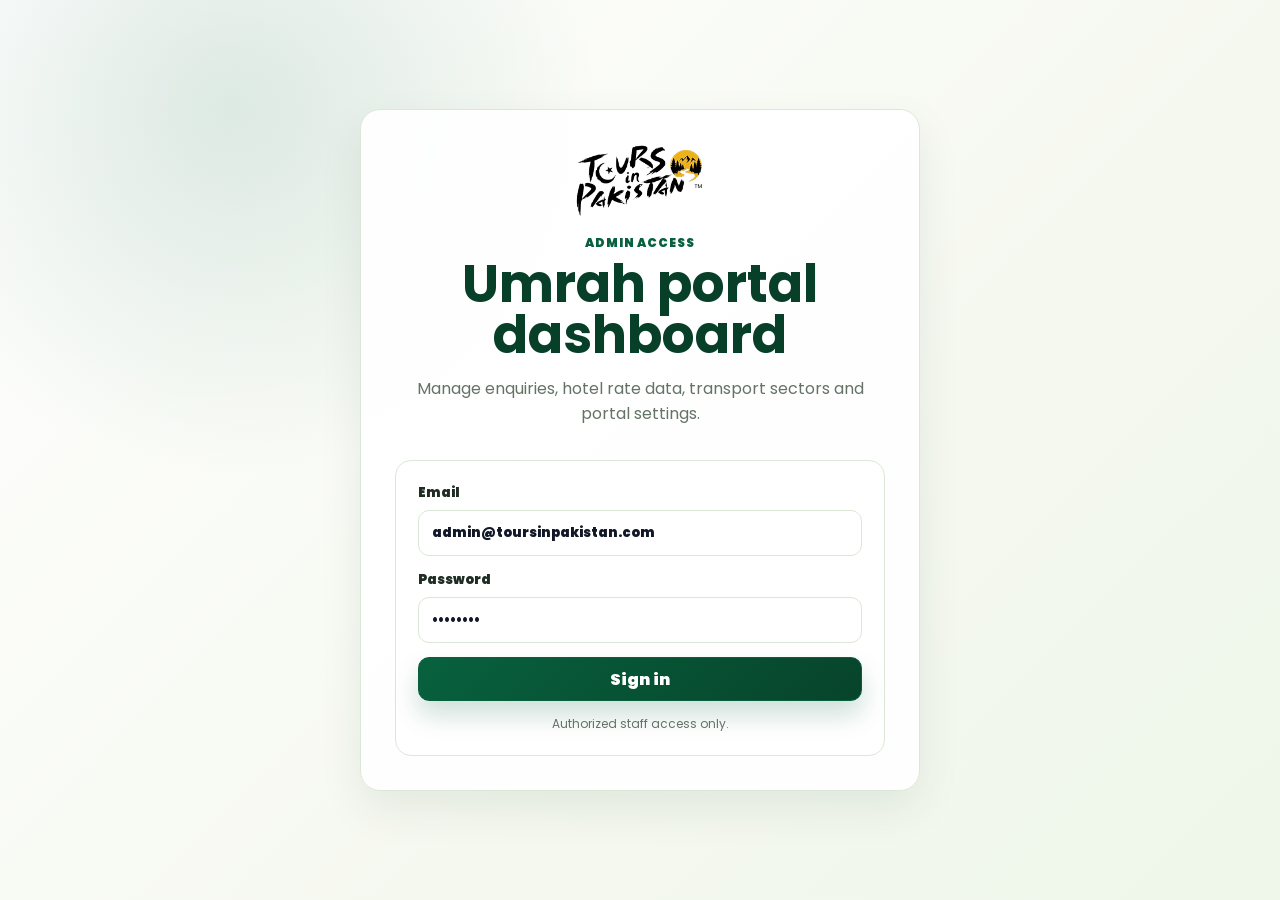
==== dashboard.html @ c5cf0a42 "Add files via upload" ====
<!doctype html>
<html lang="en">
  <head>
    <meta charset="UTF-8" />
    <meta name="viewport" content="width=device-width, initial-scale=1.0" />
    <title>Umrah Portal Dashboard</title>
    <link rel="preconnect" href="https://fonts.googleapis.com">
    <link rel="preconnect" href="https://fonts.gstatic.com" crossorigin>
    <link href="https://fonts.googleapis.com/css2?family=Poppins:wght@400;500;600;700;800;900&display=swap" rel="stylesheet">
    <link rel="stylesheet" href="./dashboard.css?v=23" />
  </head>
  <body>
    <main class="loginShell" id="loginShell">
      <section class="loginPanel">
        <a class="brand" href="./index.html">
          <img class="brandLogo" src="./toursinpakistan-logo.png?v=1" alt="Tours in Pakistan">
        </a>
        <div>
          <p class="eyebrow">Admin access</p>
          <h1>Umrah portal dashboard</h1>
          <p class="muted">Manage enquiries, hotel rate data, transport sectors and portal settings.</p>
        </div>
        <form class="loginCard" id="loginForm">
          <label>Email<input id="loginEmail" type="email" value="admin@toursinpakistan.com" autocomplete="username" required></label>
          <label>Password<input id="loginPassword" type="password" value="admin123" autocomplete="current-password" required></label>
          <button class="primaryBtn" type="submit">Sign in</button>
          <p class="loginHint">Authorized staff access only.</p>
          <div class="alert hidden" id="loginAlert"></div>
        </form>
      </section>
    </main>

    <div class="adminShell hidden" id="adminShell">
      <aside class="sidebar">
        <div class="mobileMenuBar">
          <a class="brand sidebarBrand" href="./index.html">
            <img class="brandLogo sidebarLogo" src="./toursinpakistan-logo.png?v=1" alt="Tours in Pakistan">
          </a>
          <button class="menuToggle" id="menuToggle" type="button" aria-label="Open dashboard menu" aria-expanded="false">
            <span></span><span></span><span></span>
          </button>
        </div>
        <nav class="sideNav" id="sideNav">
          <button class="active" data-view="overview" type="button">Dashboard</button>
          <button data-view="leads" type="button">Leads</button>
          <button data-view="hotels" type="button">Hotels</button>
          <button data-view="vehicles" type="button">Vehicles</button>
          <button data-view="transport" type="button">Transport</button>
          <button data-view="ziyarat" type="button">Ziyarat</button>
          <button data-view="settings" type="button">Settings</button>
          <button class="navExportBtn" id="exportLeadsBtn" type="button">Export Leads</button>
          <button class="navLogoutBtn" id="logoutBtn" type="button">Sign out</button>
        </nav>
      </aside>

      <main class="adminMain">
        <header class="topbar">
          <div>
            <p class="eyebrow">Tours in Pakistan</p>
            <h1 id="viewTitle">Dashboard</h1>
          </div>
        </header>

        <section class="view active" id="overviewView">
          <div class="statsGrid" id="statsGrid"></div>
          <div class="dashboardMainGrid">
            <article class="card">
              <div class="cardHead">
                <div>
                  <h2>Recent enquiries</h2>
                  <p>Live quote requests from the designer and admin entries.</p>
                </div>
              </div>
              <div class="compactList" id="recentLeads"></div>
            </article>
            <article class="card profitCard">
              <div class="cardHead">
                <div>
                  <h2>Profit by category</h2>
                  <p>Added in SAR after hotel, transport and extras are calculated.</p>
                </div>
              </div>
              <div class="profitGrid">
                <label>Economy<input id="overviewProfitEconomySar" type="number" min="0"></label>
                <label>Standard<input id="overviewProfitStandardSar" type="number" min="0"></label>
                <label>Executive<input id="overviewProfitExecutiveSar" type="number" min="0"></label>
              </div>
              <div class="profitActions">
                <button class="primaryBtn small" id="saveOverviewProfitBtn" type="button">Save Profit</button>
                <span class="saveHint hidden" id="overviewProfitSaved">Saved</span>
              </div>
            </article>
          </div>
        </section>

        <section class="view" id="leadsView">
          <div class="card">
            <div class="cardHead">
              <div>
                <h2>Leads</h2>
                <p>Track customer enquiries, quote status and trip details.</p>
              </div>
              <button class="ghostBtn" id="addLeadBtn" type="button">Add Lead</button>
            </div>
            <div class="tableWrap">
              <table class="leadsTable">
                <thead>
                  <tr>
                    <th>Name</th>
                    <th>Phone</th>
                    <th>Route</th>
                    <th>Date</th>
                    <th>Hotels</th>
                    <th>Total</th>
                    <th>Status</th>
                    <th>Action</th>
                  </tr>
                </thead>
                <tbody id="leadsTable"></tbody>
              </table>
            </div>
          </div>
        </section>

        <section class="view" id="hotelsView">
          <div class="card">
            <div class="cardHead">
              <div>
                <h2>Hotels</h2>
                <p>Seasonal rate records loaded from your Makkah, Madina and Top Agent sheets.</p>
              </div>
              <div class="topActions">
                <input class="searchBox" id="hotelSearch" type="search" placeholder="Search hotel or city">
                <button class="ghostBtn" id="addHotelBtn" type="button">Add Hotel</button>
              </div>
            </div>
            <div class="hotelCitySections">
              <section class="hotelCityBlock">
                <div class="citySectionHead">
                  <h3>Makkah Hotels</h3>
                  <span id="makkahHotelCount">0 hotels</span>
                </div>
                <div class="hotelGrid" id="makkahHotelGrid"></div>
              </section>
              <section class="hotelCityBlock">
                <div class="citySectionHead">
                  <h3>Madina Hotels</h3>
                  <span id="madinaHotelCount">0 hotels</span>
                </div>
                <div class="hotelGrid" id="madinaHotelGrid"></div>
              </section>
            </div>
          </div>
        </section>

        <section class="view" id="transportView">
          <div class="card">
            <div class="cardHead">
              <div>
                <h2>Transport</h2>
                <p>Vehicle sector prices from the Harmain transport rate sheet.</p>
              </div>
              <div class="topActions">
                <span class="badge">SAR per vehicle</span>
                <button class="ghostBtn" id="addTransportBtn" type="button">Add Sector</button>
              </div>
            </div>
            <div class="tableWrap">
              <table class="transportTable">
                <thead id="transportHead"></thead>
                <tbody id="transportTable"></tbody>
              </table>
            </div>
          </div>
        </section>


        <section class="view" id="ziyaratView">
          <div class="card">
            <div class="cardHead"><div><h2>Ziyarat</h2><p>Manage selectable Ziyarat tours shown in the package designer.</p></div><button class="ghostBtn" id="addZiyaratBtn" type="button">Add Ziyarat</button></div>
            <div class="tableWrap"><table><thead><tr><th>Image</th><th>Name</th><th>Price</th><th>Action</th></tr></thead><tbody id="ziyaratTable"></tbody></table></div>
          </div>
        </section>

        <section class="view" id="vehiclesView">
          <div class="card">
            <div class="cardHead">
              <div>
                <h2>Vehicles</h2>
                <p>Edit the vehicle types used in the designer dropdown and transport rate columns.</p>
              </div>
              <button class="ghostBtn" id="addVehicleBtn" type="button">Add Vehicle</button>
            </div>
            <div class="tableWrap">
              <table class="vehiclesTable">
                <thead>
                  <tr>
                    <th>Vehicle</th>
                    <th>Capacity</th>
                    <th>Type</th>
                    <th>Image</th>
                    <th>Action</th>
                  </tr>
                </thead>
                <tbody id="vehiclesTable"></tbody>
              </table>
            </div>
          </div>
        </section>

        <section class="view" id="settingsView">
          <div class="card settingsCard">
            <div>
              <h2>Settings</h2>
            <p>Calculation settings used by the quote engine. Customers only see the final rate.</p>
            </div>
            <label>Company Name<input id="companyName" type="text"></label>
            <label>WhatsApp Number<input id="whatsappNumber" type="tel"></label>
            <label>SAR to PKR Exchange Rate<input id="exchangeRateInput" type="number" min="1"></label>
            <label>Economy Profit SAR<input id="profitEconomySarInput" type="number" min="0"></label>
            <label>Standard Profit SAR<input id="profitStandardSarInput" type="number" min="0"></label>
            <label>Executive Profit SAR<input id="profitExecutiveSarInput" type="number" min="0"></label>
            <label>Visa Price Per Traveler PKR<input id="visaPriceInput" type="number" min="0"></label>
            <label>Taif Ziyarat SAR<input id="ziyaratTaifSarInput" type="number" min="0"></label>
            <label>Badar Ziyarat SAR<input id="ziyaratBadarSarInput" type="number" min="0"></label>
            <label>Riyadh Ziyarat SAR<input id="ziyaratRiyadhSarInput" type="number" min="0"></label>
            <label>PDF Footer Note<textarea id="pdfNote"></textarea></label>
            <button class="primaryBtn" id="saveSettingsBtn" type="button">Save Settings</button>
            <div class="alert success hidden" id="settingsSaved">Settings saved.</div>
          </div>
        </section>
      </main>
    </div>

    <div class="modal hidden" id="leadModal">
      <div class="modalBackdrop" data-close-modal></div>
      <form class="modalCard" id="leadForm">
        <button class="modalClose" data-close-modal type="button">x</button>
        <h2 id="leadModalTitle">Add Lead</h2>
        <input id="leadId" type="hidden">
        <label>Name<input id="leadName" type="text" required></label>
        <label>Phone<input id="leadPhone" type="tel" required></label>
        <label>Route<input id="leadRoute" type="text" placeholder="Makkah -> Madina" required></label>
        <label>Trip Date<input id="leadDate" type="date" required></label>
        <label>Hotels<input id="leadHotels" type="text" placeholder="Selected hotels"></label>
        <label>Estimated Total<input id="leadTotal" type="text" placeholder="Rs. 0"></label>
        <label>Status<select id="leadStatus"><option>New</option><option>Contacted</option><option>Quoted</option><option>Booked</option><option>Cancelled</option></select></label>
        <div class="modalActions">
          <button class="primaryBtn" type="submit">Save Lead</button>
        </div>
      </form>
    </div>

    <div class="modal hidden" id="recordModal">
      <div class="modalBackdrop" data-close-record></div>
      <form class="modalCard wideModal" id="recordForm">
        <button class="modalClose" data-close-record type="button">x</button>
        <h2 id="recordTitle">Edit Record</h2>
        <div id="recordFields"></div>
        <div class="modalActions">
          <button class="primaryBtn" type="submit">Save Record</button>
        </div>
      </form>
    </div>

    <div class="modal hidden" id="viewModal">
      <div class="modalBackdrop" data-close-view></div>
      <div class="modalCard wideModal">
        <button class="modalClose" data-close-view type="button">x</button>
        <h2 id="viewTitleModal">Record Details</h2>
        <div class="detailsBox" id="viewDetails"></div>
      </div>
    </div>

    <script src="./data.js?v=18"></script>
    <script src="./dashboard.js?v=26"></script>
  </body>
</html>
---- dashboard.css ----
:root {
  --green: #08613e;
  --green2: #073f29;
  --red: #b90012;
  --gold: #c8952d;
  --ink: #111827;
  --muted: #657266;
  --bg: #f6f8f2;
  --card: #ffffff;
  --line: #dce8d6;
  --soft: #edf8f1;
  --shadow: 0 18px 44px rgba(13, 49, 32, .08);
}

* { box-sizing: border-box; }
body {
  margin: 0;
  color: var(--ink);
  background: var(--bg);
  font-family: Poppins, system-ui, -apple-system, Segoe UI, Arial, sans-serif;
}
a { color: inherit; text-decoration: none; }
button, input, select, textarea { font: inherit; }
button { cursor: pointer; }
.hidden { display: none !important; }
.muted { color: var(--muted); }
.eyebrow {
  margin: 0 0 7px;
  color: var(--green);
  font-size: 12px;
  font-weight: 900;
  letter-spacing: .08em;
  text-transform: uppercase;
}

.brand {
  display: inline-flex;
  align-items: center;
  gap: 12px;
  color: var(--green2);
  font-weight: 900;
  line-height: 1.05;
}
.brandLogo {
  width: 210px;
  height: 72px;
  object-fit: contain;
  object-position: left center;
  border-radius: 8px;
  display: block;
}
.sidebarLogo {
  width: 190px;
  height: 66px;
}
.brandMark {
  width: 46px;
  height: 46px;
  border-radius: 10px;
  display: grid;
  place-items: center;
  color: #fff;
  background: linear-gradient(145deg, #0d6b45, #07341f);
  font-size: 13px;
}

.loginShell {
  min-height: 100vh;
  display: grid;
  place-items: center;
  padding: 28px;
  background:
    radial-gradient(circle at 18% 12%, rgba(8, 97, 62, .13), transparent 28%),
    linear-gradient(135deg, #ffffff 0%, #f5f8ef 62%, #eef7ea 100%);
}
.loginPanel {
  width: min(560px, 100%);
  display: grid;
  grid-template-columns: 1fr;
  gap: 18px;
  align-items: center;
  text-align: center;
  border: 1px solid var(--line);
  border-radius: 20px;
  background: rgba(255, 255, 255, .92);
  padding: 34px;
  box-shadow: var(--shadow);
}
.loginPanel h1 {
  margin: 0 0 12px;
  max-width: none;
  color: var(--green2);
  font-family: inherit;
  font-size: clamp(34px, 5vw, 52px);
  line-height: .98;
}
.loginPanel .brand {
  justify-content: center;
}
.loginPanel .brandLogo {
  object-position: center center;
}
.loginCard {
  display: grid;
  gap: 14px;
  padding: 22px;
  border: 1px solid var(--line);
  border-radius: 16px;
  background: #fff;
  text-align: center;
  width: 100%;
}
.loginCard label {
  text-align: left;
}
.loginCard input {
  text-align: left;
}
label {
  display: grid;
  gap: 7px;
  color: #1f2d25;
  font-size: 13px;
  font-weight: 850;
}
input, select, textarea {
  width: 100%;
  min-height: 46px;
  border: 1px solid var(--line);
  border-radius: 11px;
  background: #fff;
  padding: 9px 13px;
  color: var(--ink);
}
textarea {
  min-height: 88px;
  resize: vertical;
}
input:focus, select:focus, textarea:focus {
  outline: 2px solid rgba(8, 97, 62, .16);
  border-color: var(--green);
}
.loginHint {
  margin: 0;
  color: var(--muted);
  font-size: 12px;
}

.primaryBtn,
.ghostBtn {
  min-height: 44px;
  border-radius: 11px;
  display: inline-flex;
  align-items: center;
  justify-content: center;
  gap: 8px;
  padding: 0 16px;
  font-weight: 900;
}
.primaryBtn {
  border: 1px solid var(--green);
  color: #fff;
  background: linear-gradient(135deg, var(--green), #07442b);
  box-shadow: 0 14px 26px rgba(8, 97, 62, .2);
}
.primaryBtn.small { min-height: 40px; }
.ghostBtn {
  border: 1px solid var(--line);
  color: var(--green);
  background: #fff;
}

.alert {
  border-radius: 12px;
  padding: 10px 12px;
  color: #9f1d13;
  background: #fff1ef;
  border: 1px solid #ffd1ca;
  font-weight: 800;
  font-size: 13px;
}
.alert.success {
  color: #075331;
  background: #e7f7eb;
  border-color: #bae6c5;
}

.adminShell {
  min-height: 100vh;
  display: grid;
  grid-template-columns: 250px minmax(0, 1fr);
}
.sidebar {
  position: sticky;
  top: 0;
  height: 100vh;
  display: flex;
  flex-direction: column;
  gap: 24px;
  padding: 26px 20px;
  color: #fff;
  background: #06432d;
}
.sidebarBrand {
  color: #eafff4;
}
.mobileMenuBar {
  display: contents;
}
.menuToggle {
  display: none;
}
.sideNav {
  display: grid;
  gap: 7px;
}
.sideNav button,
.navExportBtn,
.sidebarFoot a,
.sidebarFoot button {
  width: 100%;
  min-height: 44px;
  border: 0;
  border-radius: 11px;
  color: #ecfff5;
  background: transparent;
  padding: 0 14px;
  text-align: left;
  font-weight: 850;
}
.sideNav button:hover,
.sideNav button.active {
  background: #176a49;
}
.sideNav .navExportBtn {
  margin-top: 12px;
  color: #06432d;
  background: #fff;
  box-shadow: 0 12px 26px rgba(0, 0, 0, .14);
}
.sideNav .navExportBtn:hover {
  color: #fff;
  background: #0b5f3f;
}
.sideNav .navLogoutBtn {
  margin-top: 2px;
  color: #ffd9d9;
  border: 1px solid rgba(255, 255, 255, .14);
  background: rgba(255, 255, 255, .04);
}
.sideNav .navLogoutBtn:hover {
  color: #fff;
  background: #8a1720;
}
.sidebarFoot {
  display: grid;
  gap: 8px;
  margin-top: auto;
}
.sidebarFoot a {
  display: flex;
  align-items: center;
}
.sidebarFoot button {
  color: #ffd9d9;
}

.adminMain {
  min-width: 0;
  width: 100%;
  max-width: 1320px;
  margin: 0 auto;
  padding: 28px clamp(18px, 3vw, 34px) 48px;
}
.topbar {
  display: flex;
  align-items: flex-start;
  justify-content: space-between;
  gap: 18px;
  margin-bottom: 22px;
}
.topbar h1 {
  margin: 0;
  color: var(--green2);
  font-size: 34px;
  line-height: 1;
}
.topActions {
  display: flex;
  gap: 10px;
  flex-wrap: wrap;
  justify-content: flex-end;
}

.view { display: none; }
.view.active { display: block; }
.card {
  border: 1px solid var(--line);
  border-radius: 16px;
  background: var(--card);
  padding: 18px;
  box-shadow: var(--shadow);
}
.card h2 {
  margin: 0 0 5px;
  font-size: 22px;
}
.card p {
  margin: 0;
  color: var(--muted);
}
.cardHead {
  display: flex;
  justify-content: space-between;
  gap: 16px;
  align-items: center;
  margin-bottom: 16px;
}

.statsGrid {
  display: grid;
  grid-template-columns: repeat(2, minmax(0, 1fr));
  gap: 14px;
  margin-bottom: 18px;
}
.dashboardMainGrid {
  display: grid;
  grid-template-columns: minmax(0, 1fr);
  gap: 18px;
}
.profitCard {
  background: linear-gradient(180deg, #ffffff, #f8fbf7);
}
.profitGrid {
  display: grid;
  grid-template-columns: repeat(3, minmax(0, 1fr));
  gap: 12px;
}
.profitGrid label {
  display: grid;
  gap: 8px;
  color: var(--ink);
  font-weight: 900;
  font-size: 13px;
}
.profitGrid input {
  width: 100%;
  min-height: 46px;
  border: 1px solid var(--line);
  border-radius: 10px;
  padding: 0 14px;
  color: var(--green2);
  background: #fff;
  font-weight: 850;
}
.profitGrid input:focus {
  outline: 2px solid rgba(6, 91, 62, .15);
  border-color: var(--green);
}
.profitActions {
  display: flex;
  align-items: center;
  gap: 12px;
  margin-top: 14px;
}
.saveHint {
  color: var(--green);
  font-size: 13px;
  font-weight: 900;
}
.statCard {
  width: 100%;
  text-align: left;
  min-height: 116px;
  border: 1px solid var(--line);
  border-radius: 16px;
  background: #fff;
  padding: 18px;
  box-shadow: var(--shadow);
}
.statCard:hover {
  border-color: var(--green);
  background: #fbfffb;
}
.statCard span {
  display: block;
  color: var(--muted);
  font-size: 12px;
  font-weight: 900;
  text-transform: uppercase;
}
.statCard strong {
  display: block;
  margin-top: 12px;
  color: var(--green);
  font-size: 32px;
  line-height: 1;
}
.statCard small {
  display: block;
  margin-top: 8px;
  color: var(--muted);
  font-weight: 700;
}

.twoColumn {
  display: grid;
  grid-template-columns: minmax(0, 1.15fr) minmax(320px, .85fr);
  gap: 18px;
}
.dashboardMainGrid {
  display: grid;
  grid-template-columns: 1fr;
}
.compactList,
.healthList {
  display: grid;
  gap: 10px;
}
.miniItem,
.healthItem {
  display: flex;
  justify-content: space-between;
  gap: 14px;
  align-items: center;
  border: 1px solid #e5eee0;
  border-radius: 12px;
  padding: 12px;
  background: #fbfdf9;
}
.enquiryButton {
  width: 100%;
  border: 1px solid #e5eee0;
  text-align: left;
  cursor: pointer;
}
.enquiryButton:hover {
  border-color: var(--green);
  background: #f4fbf6;
}
.enquiryButton small {
  display: block;
  margin-top: 4px;
  line-height: 1.35;
}
.emptyState {
  align-items: center;
  border-style: dashed;
  background: #fbfdfb;
}
.emptyState button {
  min-height: 36px;
  border: 1px solid var(--green);
  border-radius: 9px;
  color: #fff;
  background: var(--green);
  padding: 0 14px;
  font-weight: 850;
}
.miniItem b,
.healthItem b {
  display: block;
  font-size: 14px;
}
.miniItem small,
.healthItem small {
  color: var(--muted);
}
.badge {
  display: inline-flex;
  min-height: 32px;
  align-items: center;
  border-radius: 999px;
  color: var(--green);
  background: var(--soft);
  padding: 6px 11px;
  font-weight: 900;
  font-size: 12px;
}
.badge.red {
  color: var(--red);
  background: #fff0f1;
}
.badge.gold {
  color: #8a5d00;
  background: #fff6dc;
}

.tableWrap {
  overflow: auto;
  border: 1px solid var(--line);
  border-radius: 14px;
  background: #fff;
}
table {
  width: 100%;
  border-collapse: collapse;
  background: #fff;
  min-width: 780px;
}
th, td {
  padding: 12px 12px;
  border-bottom: 1px solid #e5eee0;
  text-align: left;
  vertical-align: middle;
  font-size: 13px;
}
th {
  color: #24372f;
  background: #fbfcf7;
  font-weight: 900;
}
tr:last-child td {
  border-bottom: 0;
}
.leadsTable {
  min-width: 1040px;
  table-layout: fixed;
}
.vehiclesTable {
  min-width: 940px;
  table-layout: fixed;
}
.leadsTable th:nth-child(1) { width: 15%; }
.leadsTable th:nth-child(2) { width: 12%; }
.leadsTable th:nth-child(3) { width: 16%; }
.leadsTable th:nth-child(4) { width: 10%; }
.leadsTable th:nth-child(5) { width: 23%; }
.leadsTable th:nth-child(6) { width: 11%; }
.leadsTable th:nth-child(7) { width: 9%; }
.leadsTable th:nth-child(8) { width: 14%; }
.vehiclesTable th:nth-child(1) { width: 34%; }
.vehiclesTable th:nth-child(2) { width: 10%; }
.vehiclesTable th:nth-child(3) { width: 14%; }
.vehiclesTable th:nth-child(4) { width: 28%; }
.vehiclesTable th:nth-child(5) { width: 14%; }
.leadNameCell b,
.leadRouteCell b,
.leadHotelsCell b {
  display: block;
  color: var(--green2);
}
.leadNameCell small,
.leadDateCell small,
.leadHotelsCell small {
  display: block;
  margin-top: 4px;
  color: var(--muted);
  line-height: 1.35;
}
.leadRouteCell,
.leadHotelsCell {
  max-width: 280px;
  line-height: 1.35;
}
.leadRouteCell span,
.leadHotelsCell span {
  display: -webkit-box;
  overflow: hidden;
  -webkit-line-clamp: 2;
  -webkit-box-orient: vertical;
}
.moneyCell {
  color: var(--green2);
  font-weight: 900;
  white-space: nowrap;
}
.vehicleCell {
  min-width: 260px;
}
.vehicleInfo {
  display: flex;
  align-items: center;
  gap: 12px;
  min-width: 0;
}
.vehicleInfo img {
  width: 74px;
  height: 50px;
  flex: 0 0 auto;
  border: 1px solid var(--line);
  border-radius: 8px;
  object-fit: cover;
  background: #eef4ec;
}
.vehicleInfo b,
.vehicleInfo small {
  overflow: hidden;
  text-overflow: ellipsis;
}
.vehicleInfo b {
  display: block;
  white-space: nowrap;
  color: var(--green2);
}
.vehicleInfo small {
  display: block;
  margin-top: 4px;
  color: var(--muted);
  white-space: nowrap;
}
.urlCell a {
  display: inline-flex;
  color: var(--green);
  font-weight: 900;
}
.urlCell small {
  display: block;
  max-width: 340px;
  margin-top: 4px;
  overflow: hidden;
  color: var(--muted);
  text-overflow: ellipsis;
  white-space: nowrap;
}
td select {
  min-height: 36px;
  padding: 5px 9px;
}
.rowActions {
  display: flex;
  gap: 6px;
  flex-wrap: wrap;
}
.actionCell {
  width: 1%;
}
.leadActions {
  display: grid;
  grid-template-columns: 1fr 1fr;
  width: 132px;
  min-width: 132px;
}
.leadActions .danger {
  grid-column: 1 / -1;
}
.rowActions button {
  min-height: 32px;
  border: 1px solid var(--line);
  border-radius: 9px;
  background: #fff;
  color: var(--green);
  padding: 0 10px;
  font-size: 12px;
  font-weight: 900;
}
.rowActions button:hover {
  border-color: var(--green);
  background: var(--soft);
}
.rowActions button.danger {
  color: var(--red);
  background: #fff5f5;
  border-color: #f4c7c7;
}
.cardActions {
  margin-top: 4px;
}

.searchBox {
  max-width: 300px;
}
.hotelCitySections {
  display: grid;
  gap: 18px;
}
.hotelCityBlock {
  display: grid;
  gap: 12px;
}
.citySectionHead {
  display: flex;
  align-items: center;
  justify-content: space-between;
  gap: 14px;
  border: 1px solid var(--line);
  border-radius: 12px;
  background: #fbfdf9;
  padding: 12px 14px;
}
.citySectionHead h3 {
  margin: 0;
  color: var(--green2);
  font-size: 18px;
}
.citySectionHead span {
  color: var(--muted);
  font-size: 12px;
  font-weight: 900;
  text-transform: uppercase;
}
.hotelGrid {
  display: grid;
  grid-template-columns: repeat(3, minmax(0, 1fr));
  gap: 12px;
}
.hotelEmpty {
  grid-column: 1 / -1;
  border: 1px dashed var(--line);
  border-radius: 12px;
  background: #fbfdf9;
}
.hotelCard {
  border: 1px solid var(--line);
  border-radius: 14px;
  background: #fff;
  overflow: hidden;
}
.hotelCard img {
  width: 100%;
  aspect-ratio: 16 / 9;
  object-fit: cover;
}
.hotelCardBody {
  display: grid;
  gap: 8px;
  padding: 13px;
}
.hotelCard h3 {
  margin: 0;
  font-size: 16px;
}
.hotelMeta {
  display: flex;
  flex-wrap: wrap;
  gap: 6px;
}
.seasonLine {
  color: var(--muted);
  font-size: 12px;
  line-height: 1.35;
}

.ratePreview {
  display: grid;
  grid-template-columns: 1fr 1fr;
  gap: 16px;
}
figure {
  margin: 0;
}
figure img {
  width: 100%;
  max-height: 620px;
  object-fit: cover;
  object-position: top;
  border: 1px solid var(--line);
  border-radius: 14px;
  background: #fff;
}
figcaption {
  margin-top: 8px;
  color: var(--muted);
  font-size: 13px;
  font-weight: 800;
}

.settingsCard {
  max-width: 720px;
  display: grid;
  gap: 14px;
}
.settingsCard label:last-of-type,
.fullField {
  grid-column: 1 / -1;
}

.modal {
  position: fixed;
  inset: 0;
  z-index: 30;
  display: grid;
  place-items: center;
  padding: 24px;
}
.modalBackdrop {
  position: absolute;
  inset: 0;
  background: rgba(5, 20, 14, .56);
}
.modalCard {
  position: relative;
  z-index: 1;
  width: min(520px, 100%);
  max-height: calc(100vh - 48px);
  overflow: auto;
  display: grid;
  gap: 13px;
  border-radius: 16px;
  background: #fff;
  padding: 22px;
  box-shadow: 0 28px 80px rgba(0, 0, 0, .26);
  overscroll-behavior: contain;
}
.wideModal {
  width: min(760px, 100%);
}
#recordFields {
  display: grid;
  grid-template-columns: 1fr 1fr;
  gap: 13px;
}
#recordFields textarea {
  min-height: 120px;
}
.seasonTools {
  display: flex;
  justify-content: space-between;
  gap: 14px;
  align-items: center;
  border: 1px solid var(--line);
  border-radius: 12px;
  background: #fbfdf9;
  padding: 12px;
}
.seasonTools b,
.seasonTools small {
  display: block;
}
.seasonTools small {
  margin-top: 3px;
  color: var(--muted);
  font-size: 12px;
}
.ghostMiniBtn,
.dangerText {
  min-height: 34px;
  border: 1px solid var(--line);
  border-radius: 9px;
  background: #fff;
  color: var(--green);
  padding: 0 11px;
  font-weight: 900;
}
.dangerText {
  color: var(--red);
  border-color: #f4c7c7;
}
.seasonList {
  display: grid;
  gap: 12px;
}
.seasonEditor {
  display: grid;
  grid-template-columns: repeat(2, minmax(0, 1fr));
  gap: 12px;
  border: 1px solid var(--line);
  border-radius: 12px;
  background: #fff;
  padding: 13px;
}
.seasonEditorHead {
  grid-column: 1 / -1;
  display: flex;
  justify-content: space-between;
  gap: 12px;
  align-items: center;
}
.detailsBox {
  max-height: 62vh;
  overflow: auto;
  border: 1px solid var(--line);
  border-radius: 12px;
  background: #fbfdf9;
  padding: 0;
  color: #17251d;
  font-size: 13px;
}
.detailsTable {
  min-width: 0;
  border-collapse: separate;
  border-spacing: 0;
}
.detailsTable > tbody > tr > th,
.detailsTable > tbody > tr > td {
  vertical-align: top;
  border-bottom: 1px solid var(--line);
}
.detailsTable > tbody > tr > th {
  width: 190px;
  color: var(--muted);
  background: #f8fbf5;
  text-transform: uppercase;
  font-size: 11px;
  letter-spacing: .02em;
}
.detailsTable > tbody > tr:last-child > th,
.detailsTable > tbody > tr:last-child > td {
  border-bottom: 0;
}
.detailPillList {
  display: flex;
  flex-wrap: wrap;
  gap: 6px;
}
.detailNested {
  display: grid;
  gap: 8px;
}
.detailMiniTable {
  width: 100%;
  min-width: 0;
  border: 1px solid var(--line);
  border-radius: 10px;
  overflow: hidden;
}
.detailMiniTable th,
.detailMiniTable td {
  padding: 8px;
  font-size: 12px;
}
.emptyTableState {
  padding: 34px;
  text-align: center;
  color: var(--muted);
  font-weight: 800;
}
.modalCard h2 {
  position: sticky;
  top: -22px;
  z-index: 2;
  margin: -22px -22px 6px;
  padding: 22px 54px 12px 22px;
  border-bottom: 1px solid var(--line);
  background: #fff;
}
.modalActions {
  position: sticky;
  bottom: -22px;
  z-index: 2;
  display: flex;
  justify-content: flex-end;
  margin: 4px -22px -22px;
  padding: 14px 22px;
  border-top: 1px solid var(--line);
  border-radius: 0 0 16px 16px;
  background: #fff;
}
.modalActions .primaryBtn {
  min-width: 150px;
}
.modalClose {
  position: absolute;
  top: 12px;
  right: 12px;
  width: 34px;
  height: 34px;
  border: 1px solid var(--line);
  border-radius: 50%;
  background: #fff;
  color: var(--ink);
  font-weight: 900;
}

@media (max-width: 1040px) {
  .adminShell,
  .loginPanel {
    grid-template-columns: 1fr;
  }
  .sidebar {
    position: relative;
    height: auto;
    padding: 18px;
  }
  .sideNav {
    grid-template-columns: repeat(3, minmax(0, 1fr));
  }
  .statsGrid,
  .twoColumn,
  .hotelGrid,
  .ratePreview {
    grid-template-columns: 1fr 1fr;
  }
}

@media (max-width: 680px) {
  body {
    background: #f8faf5;
    overflow-x: hidden;
  }
  .adminShell,
  .adminMain,
  .sidebar,
  .topbar,
  .view,
  .card,
  .statsGrid,
  .dashboardMainGrid,
  .profitGrid,
  .compactList,
  .hotelCitySections,
  .hotelGrid,
  .tableWrap {
    width: 100%;
    max-width: 100%;
    min-width: 0;
  }
  .loginShell,
  .adminMain {
    padding: 14px;
  }
  .adminMain {
    display: grid;
    justify-items: center;
  }
  .adminMain > * {
    width: min(100%, 560px);
  }
  .loginPanel {
    gap: 18px;
    border-radius: 14px;
  }
  .loginPanel h1 {
    font-size: clamp(30px, 9vw, 42px);
  }
  .brandLogo {
    width: 170px;
    height: 58px;
  }
  .sidebarLogo {
    width: 145px;
    height: 50px;
  }
  .sidebar {
    position: relative;
    top: 0;
    z-index: 20;
    gap: 10px;
    padding: 14px 12px;
    height: 80px;
    min-height: 80px;
    border-bottom: 1px solid rgba(255, 255, 255, .12);
  }
  .mobileMenuBar {
    display: flex;
    align-items: center;
    justify-content: space-between;
    gap: 14px;
  }
  .sidebarBrand {
    justify-content: flex-start;
    min-width: 0;
  }
  .menuToggle {
    flex: 0 0 auto;
    width: 44px;
    height: 44px;
    display: grid;
    place-items: center;
    gap: 4px;
    border: 0;
    border-radius: 10px;
    background: transparent;
    padding: 10px;
  }
  .menuToggle span {
    display: block;
    width: 24px;
    height: 3px;
    border-radius: 99px;
    background: #fff;
    transition: transform .18s ease, opacity .18s ease;
  }
  .sidebar.menuOpen .menuToggle span:nth-child(1) {
    transform: translateY(7px) rotate(45deg);
  }
  .sidebar.menuOpen .menuToggle span:nth-child(2) {
    opacity: 0;
  }
  .sidebar.menuOpen .menuToggle span:nth-child(3) {
    transform: translateY(-7px) rotate(-45deg);
  }
  .sideNav {
    display: none;
    position: absolute;
    top: 76px;
    right: 12px;
    z-index: 40;
    width: min(260px, calc(100vw - 24px));
    grid-template-columns: 1fr;
    gap: 8px;
    overflow: visible;
    padding: 12px;
    border: 1px solid rgba(255, 255, 255, .16);
    border-radius: 16px;
    background: #06432d;
    box-shadow: 0 22px 50px rgba(0, 0, 0, .28);
  }
  .sidebar.menuOpen .sideNav {
    display: grid;
  }
  .sideNav button {
    width: 100%;
    min-height: 44px;
    border-radius: 10px;
    padding: 0 14px;
    text-align: left;
    white-space: normal;
    font-size: 13px;
    color: #ecfff5;
    background: rgba(255, 255, 255, .06);
  }
  .sideNav .navExportBtn {
    margin-top: 4px;
    color: #06432d;
    background: #fff;
    text-align: center;
  }
  .sideNav .navLogoutBtn {
    text-align: center;
  }
  .sideNav button:hover,
  .sideNav button.active {
    color: #06432d;
    background: #fff;
  }
  .sidebarFoot {
    display: none;
  }
  .loginPanel,
  .card {
    padding: 14px;
    border-radius: 14px;
  }
  .topbar,
  .cardHead {
    display: grid;
    gap: 12px;
  }
  .topbar {
    margin-bottom: 14px;
  }
  .topbar h1 {
    font-size: 30px;
  }
  .eyebrow {
    margin-bottom: 5px;
    font-size: 11px;
  }
  .topActions {
    justify-content: flex-start;
    width: 100%;
  }
  .topActions .ghostBtn,
  .topActions .primaryBtn {
    flex: 1 1 130px;
  }
  .ghostBtn,
  .primaryBtn {
    min-height: 40px;
    border-radius: 10px;
    padding: 0 13px;
    font-size: 13px;
  }
  .sideNav,
  .statsGrid,
  .twoColumn,
  .hotelGrid,
  .ratePreview {
    grid-template-columns: 1fr;
  }
  .tableWrap {
    margin-inline: -4px;
    border-radius: 12px;
    max-height: none;
    overflow: visible;
  }
  .leadsTable,
  .vehiclesTable,
  .transportTable {
    display: block;
    min-width: 0;
    width: 100%;
    border-collapse: separate;
    border-spacing: 0;
    background: transparent;
  }
  .leadsTable thead,
  .vehiclesTable thead,
  .transportTable thead {
    display: none;
  }
  .leadsTable tbody,
  .vehiclesTable tbody,
  .transportTable tbody {
    display: grid;
    gap: 10px;
  }
  .leadsTable tr,
  .vehiclesTable tr,
  .transportTable tr {
    display: grid;
    gap: 8px;
    padding: 12px;
    border: 1px solid var(--line);
    border-radius: 14px;
    background: #fff;
  }
  .leadsTable td,
  .vehiclesTable td,
  .transportTable td {
    display: grid;
    grid-template-columns: 94px minmax(0, 1fr);
    align-items: start;
    gap: 10px;
    padding: 0;
    border: 0;
    font-size: 12px;
    line-height: 1.35;
  }
  .leadsTable td::before,
  .vehiclesTable td::before,
  .transportTable td::before {
    content: attr(data-label);
    color: var(--muted);
    font-weight: 900;
    text-transform: uppercase;
    letter-spacing: .02em;
    font-size: 10px;
  }
  .leadsTable td[colspan],
  .vehiclesTable td[colspan],
  .transportTable td[colspan] {
    display: block;
  }
  .leadsTable td[colspan]::before,
  .vehiclesTable td[colspan]::before,
  .transportTable td[colspan]::before {
    content: "";
  }
  .leadNameCell,
  .vehicleCell,
  .transportTable td:first-child {
    padding-bottom: 8px;
    border-bottom: 1px solid #e5eee0;
  }
  .leadRouteCell,
  .leadHotelsCell {
    max-width: none;
  }
  .moneyCell {
    text-align: left;
  }
  .actionCell {
    padding-top: 4px;
    display: grid;
    grid-template-columns: 1fr;
    gap: 8px;
  }
  .actionCell::before {
    display: block;
  }
  .actionCell .rowActions,
  .leadActions {
    grid-template-columns: repeat(3, minmax(0, 1fr));
    width: 100%;
  }
  .actionCell .rowActions button,
  .leadActions button {
    width: 100%;
    min-height: 36px;
    padding: 0 8px;
  }
  .vehiclesTable .urlCell small {
    display: none;
  }
  .statsGrid {
    gap: 10px;
    margin-bottom: 14px;
  }
  .statCard {
    min-height: 96px;
    border-radius: 13px;
    padding: 14px;
  }
  .statCard strong {
    margin-top: 9px;
    font-size: 30px;
  }
  .profitGrid {
    grid-template-columns: 1fr;
  }
  .compactList,
  .healthList {
    gap: 8px;
  }
  .miniItem,
  .healthItem {
    display: grid;
    gap: 8px;
    padding: 11px;
  }
  .miniItem .badge,
  .healthItem .badge {
    justify-self: start;
  }
  .cardHead .topActions {
    display: grid;
    grid-template-columns: 1fr;
  }
  .searchBox {
    max-width: none;
  }
  .hotelCitySections {
    gap: 14px;
  }
  .citySectionHead {
    padding: 10px 12px;
  }
  .citySectionHead h3 {
    font-size: 16px;
  }
  .hotelCard img {
    max-height: 170px;
  }
  .hotelCardBody {
    padding: 12px;
  }
  .hotelCard h3 {
    font-size: 15px;
  }
  .vehicleInfo {
    gap: 9px;
  }
  .vehicleInfo img {
    width: 62px;
    height: 42px;
  }
  .modal {
    padding: 10px;
    align-items: center;
  }
  .modalCard {
    width: 100%;
    max-height: calc(100vh - 28px);
    border-radius: 16px;
    padding: 16px;
  }
  .wideModal {
    width: 100%;
  }
  .modalCard h2 {
    top: -16px;
    margin: -16px -16px 4px;
    padding: 16px 52px 12px 16px;
  }
  .modalActions {
    bottom: -16px;
    margin: 4px -16px -16px;
    padding: 12px 16px;
    justify-content: stretch;
  }
  .modalActions .primaryBtn {
    width: 100%;
  }
  #recordFields {
    grid-template-columns: 1fr;
  }
  .seasonEditor {
    grid-template-columns: 1fr;
  }
  .detailsTable > tbody > tr > th,
  .detailsTable > tbody > tr > td {
    display: block;
    width: 100%;
  }
  .detailsTable > tbody > tr > th {
    border-bottom: 0;
    padding-bottom: 4px;
  }
  .detailsTable > tbody > tr > td {
    padding-top: 4px;
  }
}

.tableThumb{width:72px;height:52px;object-fit:cover;border-radius:10px;border:1px solid #e5e7eb}
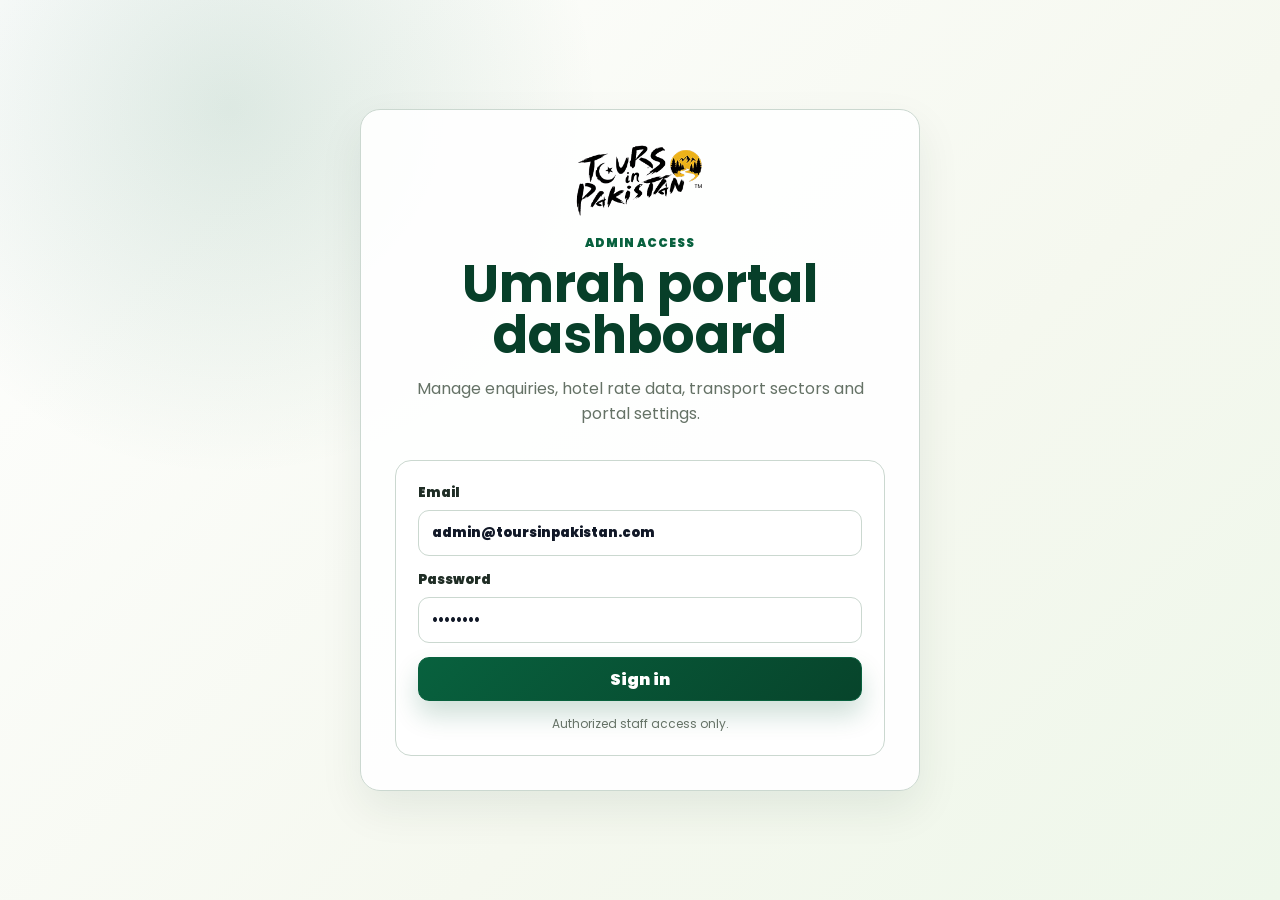
==== commit 9bb38e23: "Add files via upload" ====
--- a/dashboard.html
+++ b/dashboard.html
@@ -7,7 +7,7 @@
     <link rel="preconnect" href="https://fonts.googleapis.com">
     <link rel="preconnect" href="https://fonts.gstatic.com" crossorigin>
     <link href="https://fonts.googleapis.com/css2?family=Poppins:wght@400;500;600;700;800;900&display=swap" rel="stylesheet">
-    <link rel="stylesheet" href="./dashboard.css?v=23" />
+    <link rel="stylesheet" href="./dashboard.css?v=24" />
   </head>
   <body>
     <main class="loginShell" id="loginShell">
@@ -178,7 +178,7 @@
         <section class="view" id="ziyaratView">
           <div class="card">
             <div class="cardHead"><div><h2>Ziyarat</h2><p>Manage selectable Ziyarat tours shown in the package designer.</p></div><button class="ghostBtn" id="addZiyaratBtn" type="button">Add Ziyarat</button></div>
-            <div class="tableWrap"><table><thead><tr><th>Image</th><th>Name</th><th>Price</th><th>Action</th></tr></thead><tbody id="ziyaratTable"></tbody></table></div>
+            <div class="tableWrap ziyaratTableWrap"><table class="ziyaratTable"><thead><tr><th>Image</th><th>Name</th><th>Price</th><th>Action</th></tr></thead><tbody id="ziyaratTable"></tbody></table></div>
           </div>
         </section>
 
@@ -220,10 +220,11 @@
             <label>Economy Profit SAR<input id="profitEconomySarInput" type="number" min="0"></label>
             <label>Standard Profit SAR<input id="profitStandardSarInput" type="number" min="0"></label>
             <label>Executive Profit SAR<input id="profitExecutiveSarInput" type="number" min="0"></label>
-            <label>Visa Price Per Traveler PKR<input id="visaPriceInput" type="number" min="0"></label>
+            <label>Visa Price Per Traveler SAR<input id="visaPriceInput" type="number" min="0"></label>
+            <label>Makkah Ziyarat SAR<input id="ziyaratMakkahSarInput" type="number" min="0"></label>
             <label>Taif Ziyarat SAR<input id="ziyaratTaifSarInput" type="number" min="0"></label>
             <label>Badar Ziyarat SAR<input id="ziyaratBadarSarInput" type="number" min="0"></label>
-            <label>Riyadh Ziyarat SAR<input id="ziyaratRiyadhSarInput" type="number" min="0"></label>
+            <label>Madina Ziyarat SAR<input id="ziyaratMadinaSarInput" type="number" min="0"></label>
             <label>PDF Footer Note<textarea id="pdfNote"></textarea></label>
             <button class="primaryBtn" id="saveSettingsBtn" type="button">Save Settings</button>
             <div class="alert success hidden" id="settingsSaved">Settings saved.</div>
@@ -273,6 +274,6 @@
     </div>
 
     <script src="./data.js?v=18"></script>
-    <script src="./dashboard.js?v=26"></script>
+    <script src="./dashboard.js?v=29"></script>
   </body>
 </html>
--- a/dashboard.css
+++ b/dashboard.css
@@ -1167,7 +1167,8 @@
   }
   .leadsTable,
   .vehiclesTable,
-  .transportTable {
+  .transportTable,
+  .ziyaratTable {
     display: block;
     min-width: 0;
     width: 100%;
@@ -1177,18 +1178,21 @@
   }
   .leadsTable thead,
   .vehiclesTable thead,
-  .transportTable thead {
+  .transportTable thead,
+  .ziyaratTable thead {
     display: none;
   }
   .leadsTable tbody,
   .vehiclesTable tbody,
-  .transportTable tbody {
+  .transportTable tbody,
+  .ziyaratTable tbody {
     display: grid;
     gap: 10px;
   }
   .leadsTable tr,
   .vehiclesTable tr,
-  .transportTable tr {
+  .transportTable tr,
+  .ziyaratTable tr {
     display: grid;
     gap: 8px;
     padding: 12px;
@@ -1198,7 +1202,8 @@
   }
   .leadsTable td,
   .vehiclesTable td,
-  .transportTable td {
+  .transportTable td,
+  .ziyaratTable td {
     display: grid;
     grid-template-columns: 94px minmax(0, 1fr);
     align-items: start;
@@ -1210,7 +1215,8 @@
   }
   .leadsTable td::before,
   .vehiclesTable td::before,
-  .transportTable td::before {
+  .transportTable td::before,
+  .ziyaratTable td::before {
     content: attr(data-label);
     color: var(--muted);
     font-weight: 900;
@@ -1220,12 +1226,14 @@
   }
   .leadsTable td[colspan],
   .vehiclesTable td[colspan],
-  .transportTable td[colspan] {
+  .transportTable td[colspan],
+  .ziyaratTable td[colspan] {
     display: block;
   }
   .leadsTable td[colspan]::before,
   .vehiclesTable td[colspan]::before,
-  .transportTable td[colspan]::before {
+  .transportTable td[colspan]::before,
+  .ziyaratTable td[colspan]::before {
     content: "";
   }
   .leadNameCell,
@@ -1264,6 +1272,36 @@
   .vehiclesTable .urlCell small {
     display: none;
   }
+  .ziyaratTableWrap {
+    margin-inline: 0;
+    border: 0;
+    background: transparent;
+  }
+  .ziyaratTable td:first-child {
+    display: block;
+    padding-bottom: 10px;
+    border-bottom: 1px solid #e5eee0;
+  }
+  .ziyaratTable td:first-child::before {
+    display: none;
+  }
+  .ziyaratTable .tableThumb {
+    width: 100%;
+    height: 150px;
+    display: block;
+    border-radius: 11px;
+  }
+  .ziyaratTable td:nth-child(2) b {
+    color: var(--green2);
+    font-size: 14px;
+  }
+  .ziyaratTable td:nth-child(3) {
+    color: var(--green2);
+    font-weight: 900;
+  }
+  #ziyaratView .cardHead .ghostBtn {
+    width: 100%;
+  }
   .statsGrid {
     gap: 10px;
     margin-bottom: 14px;
@@ -1374,3 +1412,37 @@
 }
 
 .tableThumb{width:72px;height:52px;object-fit:cover;border-radius:10px;border:1px solid #e5e7eb}
+
+/* Typography consistency: use Poppins throughout the admin dashboard */
+html,
+body,
+body * {
+  font-family: "Poppins", system-ui, -apple-system, "Segoe UI", Arial, sans-serif !important;
+}
+
+/* Stronger production field strokes */
+:root {
+  --line: #cbd8d0;
+}
+
+input,
+select,
+textarea,
+.metric,
+.panel,
+.tableWrap,
+.hotelCard,
+.vehicleInfo img,
+.recordModal,
+.detailsTable,
+.settingsGrid label,
+.profitRow,
+.rowActions button {
+  border-color: #cbd8d0 !important;
+}
+
+input,
+select,
+textarea {
+  border-width: 1.5px !important;
+}
